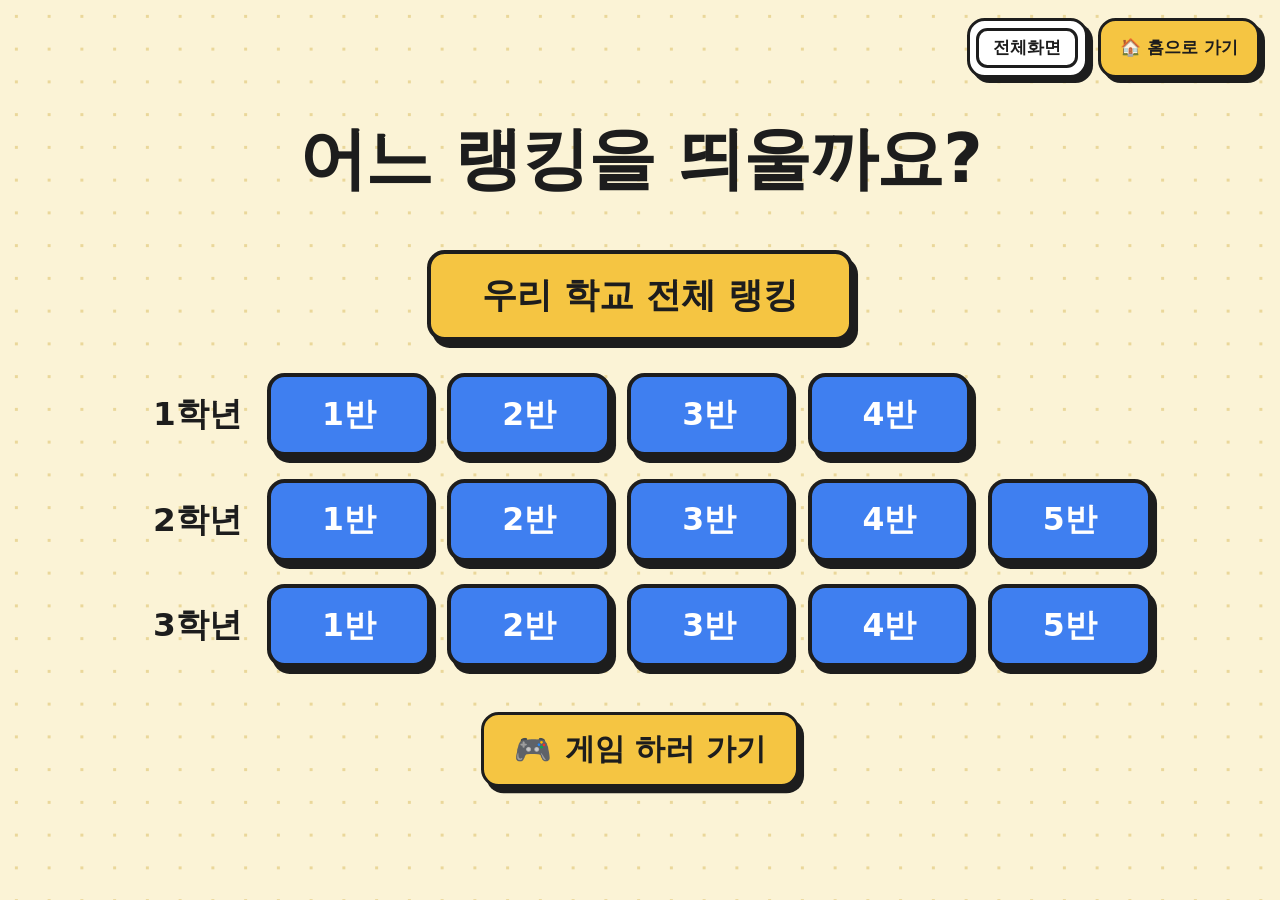
==== board.html @ 553ea4bc "Keep both game controls together on narrow boards" ====
<!doctype html>
<html lang="ko">
<head>
<meta charset="utf-8">
<meta name="viewport" content="width=device-width,initial-scale=1">
<meta name="theme-color" content="#fbf3d6">
<title>가좌 스네이크 실시간 랭킹 보드</title>
<link rel="icon" href="favicon.svg" type="image/svg+xml">
<link rel="stylesheet" href="board.css?v=20261016-responsive2">
</head>
<body>
<nav class="ranking-nav" aria-label="랭킹 화면 이동">
<div class="tools">
  <button id="fullscreen" class="tool">전체화면</button>
  <button id="scope-toggle" class="tool" hidden>전체 랭킹</button>
  <button id="change" class="tool" hidden>반 바꾸기</button>
</div>
  <a id="home" class="tool home" href="./?v=20261016-responsive2" aria-label="홈으로 가기: 게임 입장 화면"><span aria-hidden="true">🏠</span> 홈으로 가기</a>
</nav>

<div id="board" class="board" hidden>
  <header class="head">
    <h1 id="title">실시간 랭킹</h1>
    <div class="clock-box">
      <b id="clock">00:00:00</b>
      <span id="participants">참여 0명</span>
    </div>
  </header>
  <main class="body">
    <section class="panel top">
      <h2 id="top-title">TOP 10</h2>
      <ol id="top-list" class="top-list"></ol>
      <p id="top-empty" class="empty" hidden>아직 기록이 없어요. 첫 번째 주인공은 누구?</p>
    </section>
    <section class="panel battle">
      <h2 id="battle-title">반 대항전 <small>(평균 최고점)</small></h2>
      <div id="battle-list" class="battle-list"></div>
    </section>
  </main>
  <section class="panel recent">
    <span class="recent-tag">방금 기록</span>
    <div id="recent-list" class="recent-list"><p class="recent-empty">기록을 기다리는 중…</p></div>
  </section>
  <p class="status"><i id="dot"></i><span id="status-text">연결 중…</span></p>
</div>

<section id="picker" class="picker" hidden aria-labelledby="picker-title">
  <h2 id="picker-title">어느 랭킹을 띄울까요?</h2>
  <button class="pick pick-all" data-view="all">우리 학교 전체 랭킹</button>
  <div id="picker-grades" class="picker-grades"></div>
  <a class="picker-back" href="./?v=20261016-responsive2"><span aria-hidden="true">🎮</span> 게임 하러 가기</a>
</section>

<script src="config.js?v=20261016-responsive2"></script>
<script type="module" src="board.mjs?v=20261016-responsive2"></script>
</body>
</html>
---- board.css ----
:root{--u:min(1vw,1.4vh);--ink:#1d1d1d;--cream:#fbf3d6;--yellow:#f5c542;--red:#ef5b4c;--blue:#3f7ff0}
*{box-sizing:border-box}
html,body{margin:0;min-height:100%;background:var(--cream);color:var(--ink)}
body{font-family:'Pretendard','Apple SD Gothic Neo','Malgun Gothic','Noto Sans KR',system-ui,sans-serif;font-weight:800;background-image:radial-gradient(#ead79a 1.5px,transparent 1.6px);background-size:calc(var(--u)*2.6) calc(var(--u)*2.6)}
button{font:inherit;color:inherit;cursor:pointer}
[hidden]{display:none!important}
button:focus-visible,a:focus-visible{outline:.3em solid var(--blue);outline-offset:.2em}

.ranking-nav{position:fixed;top:calc(var(--u)*1.4);right:calc(var(--u)*1.6);z-index:5;max-width:calc(100% - var(--u)*3.2);display:flex;align-items:flex-start;justify-content:flex-end;gap:calc(var(--u)*.8)}
.tools{display:flex;flex:0 1 auto;min-width:0;flex-wrap:wrap;justify-content:flex-end;gap:calc(var(--u)*.6);background:#fff;border:calc(var(--u)*.3) solid var(--ink);border-radius:calc(var(--u)*1.4);padding:calc(var(--u)*.55);box-shadow:calc(var(--u)*.4) calc(var(--u)*.4) 0 var(--ink)}
.tool{border:calc(var(--u)*.25) solid var(--ink);background:#fff;border-radius:calc(var(--u)*.9);padding:calc(var(--u)*.45) calc(var(--u)*1.1);font-size:max(11px,calc(var(--u)*1.35));font-weight:900}
.tool.home{display:inline-flex;flex-shrink:0;align-items:center;gap:.35em;color:inherit;text-decoration:none;background:var(--yellow);white-space:nowrap;border:calc(var(--u)*.3) solid var(--ink);border-radius:calc(var(--u)*1.4);padding:calc(var(--u)*1.25) calc(var(--u)*1.5);box-shadow:calc(var(--u)*.4) calc(var(--u)*.4) 0 var(--ink)}
.tool:hover{background:var(--yellow)}

.board{height:100vh;padding:calc(var(--u)*3) calc(var(--u)*5) calc(var(--u)*1.4);display:grid;grid-template-rows:auto minmax(0,1fr) auto auto;gap:calc(var(--u)*2)}
.head{display:flex;align-items:flex-end;justify-content:space-between;gap:calc(var(--u)*3);padding-top:calc(var(--u)*1.2)}
.head h1{margin:0;min-width:0;white-space:nowrap;overflow:hidden;text-overflow:ellipsis;padding:0 calc(var(--u)*.6) calc(var(--u)*.7) 0;font-size:calc(var(--u)*5.4);line-height:1.05;font-weight:900;letter-spacing:-.02em;color:var(--yellow);-webkit-text-stroke:calc(var(--u)*.32) var(--ink);paint-order:stroke fill;text-shadow:calc(var(--u)*.45) calc(var(--u)*.5) 0 var(--ink)}
.clock-box{display:flex;align-items:baseline;gap:calc(var(--u)*1.8);margin-top:calc(var(--u)*5.6);line-height:1.05;white-space:nowrap;flex-shrink:0}
.clock-box b{display:block;font-size:calc(var(--u)*4);font-weight:900;font-variant-numeric:tabular-nums;letter-spacing:-.01em}
.clock-box span{display:block;font-size:calc(var(--u)*2.4);font-weight:900;color:var(--blue)}

.body{display:grid;grid-template-columns:minmax(0,1.85fr) minmax(0,1fr);gap:calc(var(--u)*2.6);min-height:0}
.panel{background:#fff;border:calc(var(--u)*.38) solid var(--ink);border-radius:calc(var(--u)*2);box-shadow:calc(var(--u)*.7) calc(var(--u)*.75) 0 var(--ink);padding:calc(var(--u)*1.8) calc(var(--u)*2.2);min-height:0;display:flex;flex-direction:column}
.panel h2{white-space:nowrap;margin:0 0 calc(var(--u)*1.3);font-size:calc(var(--u)*2.5);font-weight:900;letter-spacing:-.02em}
.panel h2 small{font-size:.62em;color:#6c675a}

.top-list{--rows:5;list-style:none;margin:0;padding:0;flex:1;min-height:0;display:grid;grid-template-rows:repeat(var(--rows),minmax(calc(var(--u)*5.2),1fr));gap:calc(var(--u)*.85);overflow:auto;overscroll-behavior:contain}
.top-list.many{grid-auto-flow:column;grid-template-columns:1fr 1fr;column-gap:calc(var(--u)*1.4)}
.top-row{display:grid;grid-template-columns:calc(var(--u)*4.4) minmax(0,1fr) auto;align-items:center;gap:calc(var(--u)*1.3);border:calc(var(--u)*.28) solid var(--ink);border-radius:calc(var(--u)*1.3);padding:0 calc(var(--u)*1.5);background:#fffdf4;min-height:calc(var(--u)*5.2);padding-block:calc(var(--u)*.3)}
.top-row .rank{width:calc(var(--u)*4);height:calc(var(--u)*4);border-radius:50%;display:grid;place-items:center;background:#f1efe6;border:calc(var(--u)*.25) solid var(--ink);font-size:calc(var(--u)*2);font-weight:900}
.top-row.r1{background:#fff3c4}.top-row.r1 .rank{background:var(--yellow)}
.top-row.r2 .rank{background:#d8dee8}.top-row.r3 .rank{background:#eaa66c}
.top-row .who{min-width:0;display:flex;align-items:baseline;gap:0 calc(var(--u)*1);flex-wrap:wrap;line-height:1.2}
.top-row .name{font-size:calc(var(--u)*2.5);font-weight:900;white-space:nowrap;overflow:hidden;text-overflow:ellipsis}
.top-row .detail{font-size:calc(var(--u)*1.45);color:#6c675a;font-weight:800;white-space:nowrap}
.top-row .score{white-space:nowrap;font-size:calc(var(--u)*2.6);font-weight:900;font-variant-numeric:tabular-nums}
.top-list.many .name{font-size:calc(var(--u)*2.1)}.top-list.many .score{font-size:calc(var(--u)*2.2)}
.top-row.flash{animation:flash 1.6s ease-out}
@keyframes flash{0%{background:var(--yellow);transform:scale(1.03)}100%{transform:none}}
.empty{flex:1;display:grid;place-items:center;margin:0;font-size:calc(var(--u)*2.6);color:#55524a;font-weight:800;text-align:center}

.battle-list{--rows:5;flex:1;min-height:0;overflow:auto;display:grid;grid-template-rows:repeat(var(--rows),minmax(calc(var(--u)*3.2),1fr));gap:calc(var(--u)*.4);align-items:center}
.battle-row{display:grid;grid-template-columns:calc(var(--u)*4.8) minmax(0,1fr) calc(var(--u)*5.6);align-items:center;gap:calc(var(--u)*1);height:min(100%,calc(var(--u)*4.6));padding:0 calc(var(--u)*.9);border-radius:calc(var(--u)*1.2)}
.battle-row.mine{background:#fdf0b8}
.battle-row.wide{grid-template-columns:calc(var(--u)*9.4) minmax(0,1fr) calc(var(--u)*5.2)}
.battle-row.wide .label{font-size:calc(var(--u)*1.75)}
.battle-list .empty{grid-row:1/-1;font-size:calc(var(--u)*1.9)}
.battle-row .label{font-size:calc(var(--u)*2);font-weight:900;white-space:nowrap}
.battle-row.mine .label{color:var(--red)}
.battle-row .track{height:62%;display:flex;align-items:center}
.battle-row .bar{height:100%;min-width:calc(var(--u)*.55);border:calc(var(--u)*.25) solid var(--ink);border-radius:calc(var(--u)*.9);box-shadow:calc(var(--u)*.2) calc(var(--u)*.25) 0 var(--ink);transition:width .7s cubic-bezier(.2,.8,.2,1)}
.battle-row .value{text-align:right;font-size:calc(var(--u)*2);font-weight:900;font-variant-numeric:tabular-nums}

.recent{flex-direction:row;align-items:center;gap:calc(var(--u)*1.4);padding:calc(var(--u)*1.2) calc(var(--u)*1.6)}
.recent-tag{flex-shrink:0;background:var(--red);color:#fff;border:calc(var(--u)*.28) solid var(--ink);border-radius:calc(var(--u)*1.1);padding:calc(var(--u)*.8) calc(var(--u)*1.3);font-size:calc(var(--u)*2);font-weight:900;box-shadow:calc(var(--u)*.25) calc(var(--u)*.3) 0 var(--ink)}
.recent-list{flex:1;min-width:0;display:grid;grid-template-columns:repeat(5,minmax(0,1fr));gap:calc(var(--u)*1.1)}
.recent-card{min-width:0;border:calc(var(--u)*.26) solid var(--ink);border-radius:calc(var(--u)*1.1);padding:calc(var(--u)*.55) calc(var(--u)*1.1);display:flex;flex-direction:column;line-height:1.25;background:#fff}
.recent-card .who{font-size:calc(var(--u)*1.45);font-weight:800;white-space:nowrap;overflow:hidden;text-overflow:ellipsis}
.recent-card .line{display:flex;align-items:baseline;gap:calc(var(--u)*.7)}
.recent-card .line b{font-size:calc(var(--u)*1.95);font-weight:900}
.recent-card .line small{font-size:calc(var(--u)*1.2);color:#7b766a}
.recent-card.fresh{animation:fresh 1.8s ease-out}
@keyframes fresh{0%{background:var(--yellow);transform:translateY(-30%)}35%{transform:none}100%{background:#fff}}
.recent-empty{grid-column:1/-1;margin:0;font-size:calc(var(--u)*1.7);color:#6c675a}

.status{margin:0;text-align:right;font-size:max(10px,calc(var(--u)*1.15));font-weight:700;color:#8a7d55}
.status i{display:inline-block;width:.7em;height:.7em;border-radius:50%;background:#bbb;margin-right:.45em;vertical-align:-.02em}
.status i.on{background:#55a630;box-shadow:0 0 0 .25em #55a63033;animation:pulse 2s infinite}.status i.off{background:#e09a3c}
@keyframes pulse{50%{box-shadow:0 0 0 .5em #55a63000}}

.picker{min-height:100vh;display:flex;flex-direction:column;align-items:center;justify-content:center;gap:calc(var(--u)*2.6);padding:calc(var(--u)*6) calc(var(--u)*4)}
.picker h2{margin:0 0 calc(var(--u)*1);font-size:calc(var(--u)*5.4);font-weight:900;letter-spacing:-.02em}
.pick{border:calc(var(--u)*.35) solid var(--ink);border-radius:calc(var(--u)*1.4);background:var(--blue);color:#fff;font-size:calc(var(--u)*2.5);font-weight:900;padding:calc(var(--u)*1.3) calc(var(--u)*2);min-width:calc(var(--u)*13);box-shadow:calc(var(--u)*.4) calc(var(--u)*.55) 0 var(--ink);transition:transform .1s}
.pick:hover{transform:translateY(-2px);filter:brightness(1.07)}
.pick:active{transform:translateY(2px);box-shadow:calc(var(--u)*.2) calc(var(--u)*.25) 0 var(--ink)}
.pick-all{background:var(--yellow);color:var(--ink);font-size:calc(var(--u)*2.8);padding:calc(var(--u)*1.4) calc(var(--u)*4)}
.picker-grades{display:grid;gap:calc(var(--u)*1.8)}
.picker-row{display:flex;align-items:center;gap:calc(var(--u)*2)}
.picker-grade{width:calc(var(--u)*9);font-size:calc(var(--u)*2.6);font-weight:900;text-align:right}
.picker-buttons{display:flex;flex-wrap:wrap;gap:calc(var(--u)*1.3)}
.picker-back{display:inline-flex;align-items:center;justify-content:center;gap:.4em;font-size:max(20px,calc(var(--u)*2.4));font-weight:900;color:var(--ink);background:var(--yellow);border:calc(var(--u)*.3) solid var(--ink);border-radius:calc(var(--u)*1.4);padding:calc(var(--u)*1.1) calc(var(--u)*2.4);margin-top:calc(var(--u)*1);text-decoration:none;box-shadow:calc(var(--u)*.4) calc(var(--u)*.5) 0 var(--ink)}
.picker-back:hover{filter:brightness(1.06)}

@media (max-aspect-ratio:5/4){
  :root{--u:min(1.55vw,1.2vh)}
  .board{height:auto;min-height:100vh;grid-template-rows:auto auto auto auto;padding-top:calc(var(--u)*9)}
  .head{padding-right:0;flex-wrap:wrap}
  .body{grid-template-columns:1fr}
  .top-list,.top-list.many{flex:none;min-height:0;overflow:visible;grid-auto-flow:row;grid-template-columns:1fr;grid-template-rows:none;grid-auto-rows:minmax(calc(var(--u)*5.2),auto)}
  .battle-list{min-height:calc(var(--u)*30)}
  .recent{flex-direction:column;align-items:stretch}
  .recent-list{grid-template-columns:repeat(auto-fill,minmax(calc(var(--u)*20),1fr))}
}
@media (prefers-reduced-motion:reduce){*{animation:none!important;transition:none!important}}

/* Bound projector scaling, and let short or narrow screens scroll instead of compressing rankings. */
:root{--u:clamp(7px,min(1vw,1.4vh),14px)}
.board{max-width:1600px;margin-inline:auto;min-height:100svh;height:auto}
.ranking-nav{max-width:calc(100vw - 16px)}
.tool.home,.picker-back{align-items:center;white-space:nowrap}
.tool.home span,.picker-back span{display:inline-flex;align-items:center;justify-content:center;flex:none;min-width:1em;line-height:1}
.body{min-height:calc(var(--u)*38)}
.top-list,.battle-list{min-width:0}
.top-row .who,.top-row .name,.battle-row .track{min-width:0}
.recent-card .line{flex-wrap:wrap}
.picker{min-height:100svh}
.picker h2{text-align:center;overflow-wrap:anywhere}
.picker-row{flex-wrap:wrap}
@media(min-aspect-ratio:5/4) and (min-height:800px){.board{height:100svh}}
@media(max-height:799px){.board{height:auto;min-height:100svh;grid-template-rows:auto auto auto auto}.body{min-height:calc(var(--u)*38)}}
@media(max-aspect-ratio:5/4){:root{--u:clamp(7px,min(1.55vw,1.2vh),10px)}.board{height:auto}.body{min-height:0}}
@media(max-width:850px){.board{height:auto;grid-template-rows:auto auto auto auto}.body{grid-template-columns:1fr}.top-list,.top-list.many{flex:none;min-height:0;overflow:visible;grid-auto-flow:row;grid-template-columns:1fr;grid-template-rows:none;grid-auto-rows:minmax(calc(var(--u)*5.2),auto)}.battle-list{min-height:calc(var(--u)*30)}.recent{flex-direction:column;align-items:stretch}.recent-list{grid-template-columns:repeat(auto-fit,minmax(min(100%,calc(var(--u)*20)),1fr))}}
@media(max-width:480px){.ranking-nav{left:8px;right:8px;max-width:none;flex-wrap:wrap;gap:6px}.ranking-nav .tools{order:2;max-width:100%}.ranking-nav .tool.home{order:1;margin-left:auto}.board{padding:clamp(96px,28vw,124px) 12px 16px;gap:14px}.head{gap:6px}.head h1{font-size:clamp(26px,8vw,38px);white-space:normal}.clock-box{margin-top:0;flex-wrap:wrap;gap:4px 12px}.clock-box b{font-size:clamp(20px,7vw,28px)}.clock-box span{font-size:clamp(14px,4vw,18px)}.panel{padding:12px;border-width:3px}.panel h2{font-size:clamp(18px,5vw,22px)}.top-row{grid-template-columns:34px minmax(0,1fr) auto;gap:8px;padding-inline:8px;min-height:48px}.top-row .rank{width:30px;height:30px;font-size:14px}.top-row .name{font-size:clamp(14px,4.4vw,18px)}.top-row .detail{font-size:12px}.top-row .score{font-size:clamp(15px,4.6vw,18px)}.recent-list{grid-template-columns:repeat(auto-fit,minmax(min(100%,140px),1fr))}.picker{padding:80px 14px 20px}.picker h2{font-size:clamp(25px,7vw,38px)}.picker-grade{width:100%;text-align:left}.picker-row{gap:8px}.pick{font-size:clamp(16px,4.5vw,20px);min-width:52px;padding:8px 12px}.pick-all{max-width:100%;white-space:normal}.picker-back{max-width:100%;text-align:center;white-space:normal}}

@media(max-width:480px){.ranking-nav .tools{order:1}.ranking-nav .tool.home{order:2;margin-left:auto}}

@media(max-width:850px){.battle-list{min-height:calc(var(--u)*18)}}
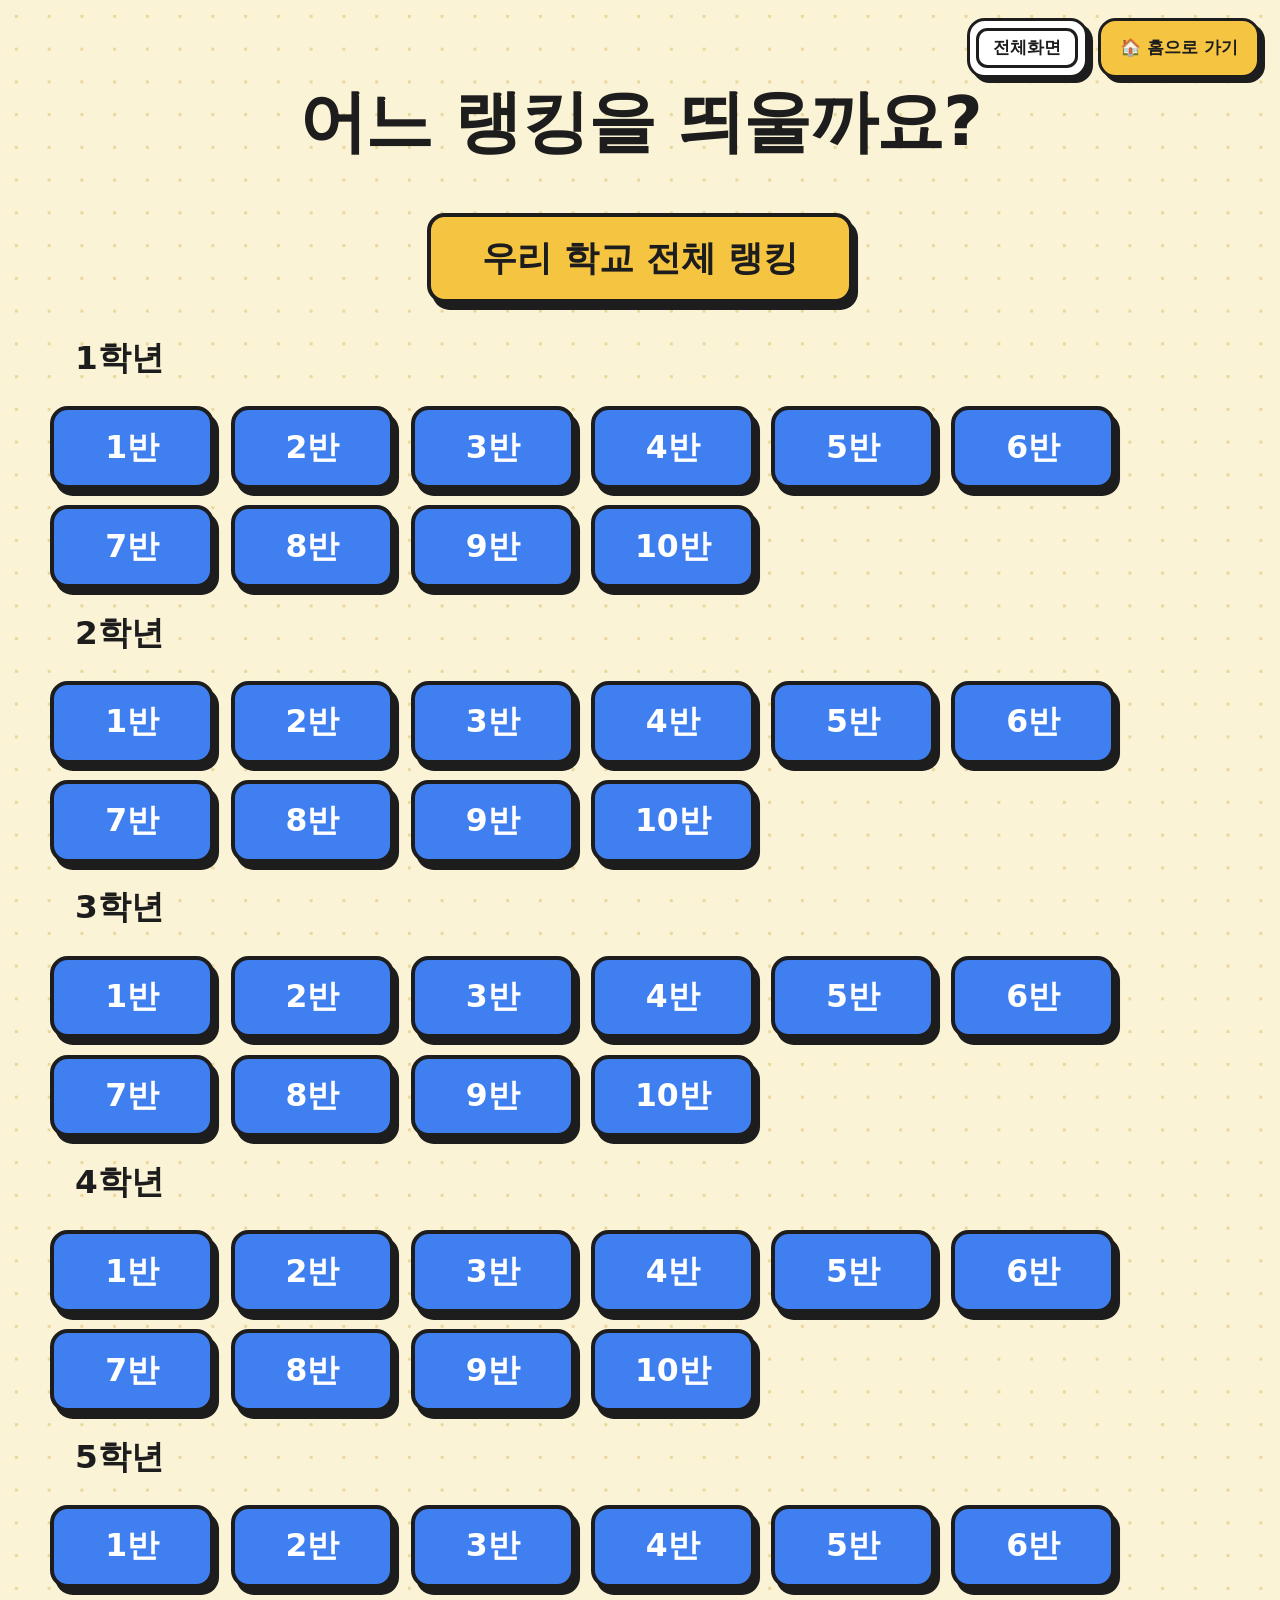
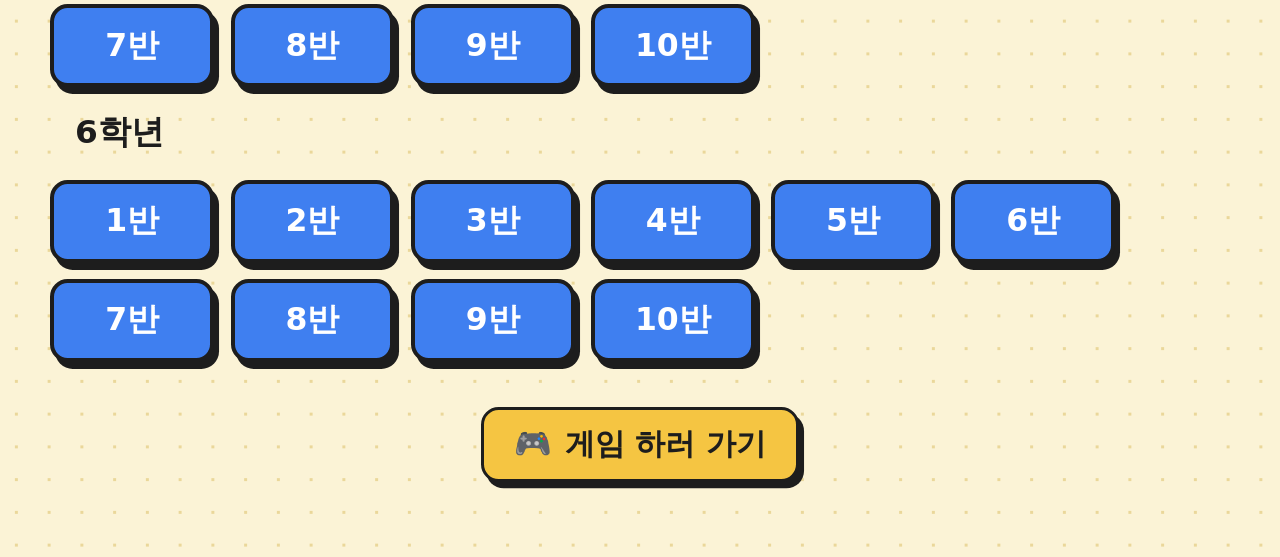
==== commit e63069fd: "Enlarge game board and support grades 1 through 6" ====
--- a/board.html
+++ b/board.html
@@ -6,7 +6,7 @@
 <meta name="theme-color" content="#fbf3d6">
 <title>가좌 스네이크 실시간 랭킹 보드</title>
 <link rel="icon" href="favicon.svg" type="image/svg+xml">
-<link rel="stylesheet" href="board.css?v=20261016-responsive2">
+<link rel="stylesheet" href="board.css?v=20261109-grade6-large">
 </head>
 <body>
 <nav class="ranking-nav" aria-label="랭킹 화면 이동">
@@ -15,7 +15,7 @@
   <button id="scope-toggle" class="tool" hidden>전체 랭킹</button>
   <button id="change" class="tool" hidden>반 바꾸기</button>
 </div>
-  <a id="home" class="tool home" href="./?v=20261016-responsive2" aria-label="홈으로 가기: 게임 입장 화면"><span aria-hidden="true">🏠</span> 홈으로 가기</a>
+  <a id="home" class="tool home" href="./?v=20261109-grade6-large" aria-label="홈으로 가기: 게임 입장 화면"><span aria-hidden="true">🏠</span> 홈으로 가기</a>
 </nav>
 
 <div id="board" class="board" hidden>
@@ -48,10 +48,10 @@
   <h2 id="picker-title">어느 랭킹을 띄울까요?</h2>
   <button class="pick pick-all" data-view="all">우리 학교 전체 랭킹</button>
   <div id="picker-grades" class="picker-grades"></div>
-  <a class="picker-back" href="./?v=20261016-responsive2"><span aria-hidden="true">🎮</span> 게임 하러 가기</a>
+  <a class="picker-back" href="./?v=20261109-grade6-large"><span aria-hidden="true">🎮</span> 게임 하러 가기</a>
 </section>
 
-<script src="config.js?v=20261016-responsive2"></script>
-<script type="module" src="board.mjs?v=20261016-responsive2"></script>
+<script src="config.js?v=20261109-grade6-large"></script>
+<script type="module" src="board.mjs?v=20261109-grade6-large"></script>
 </body>
 </html>
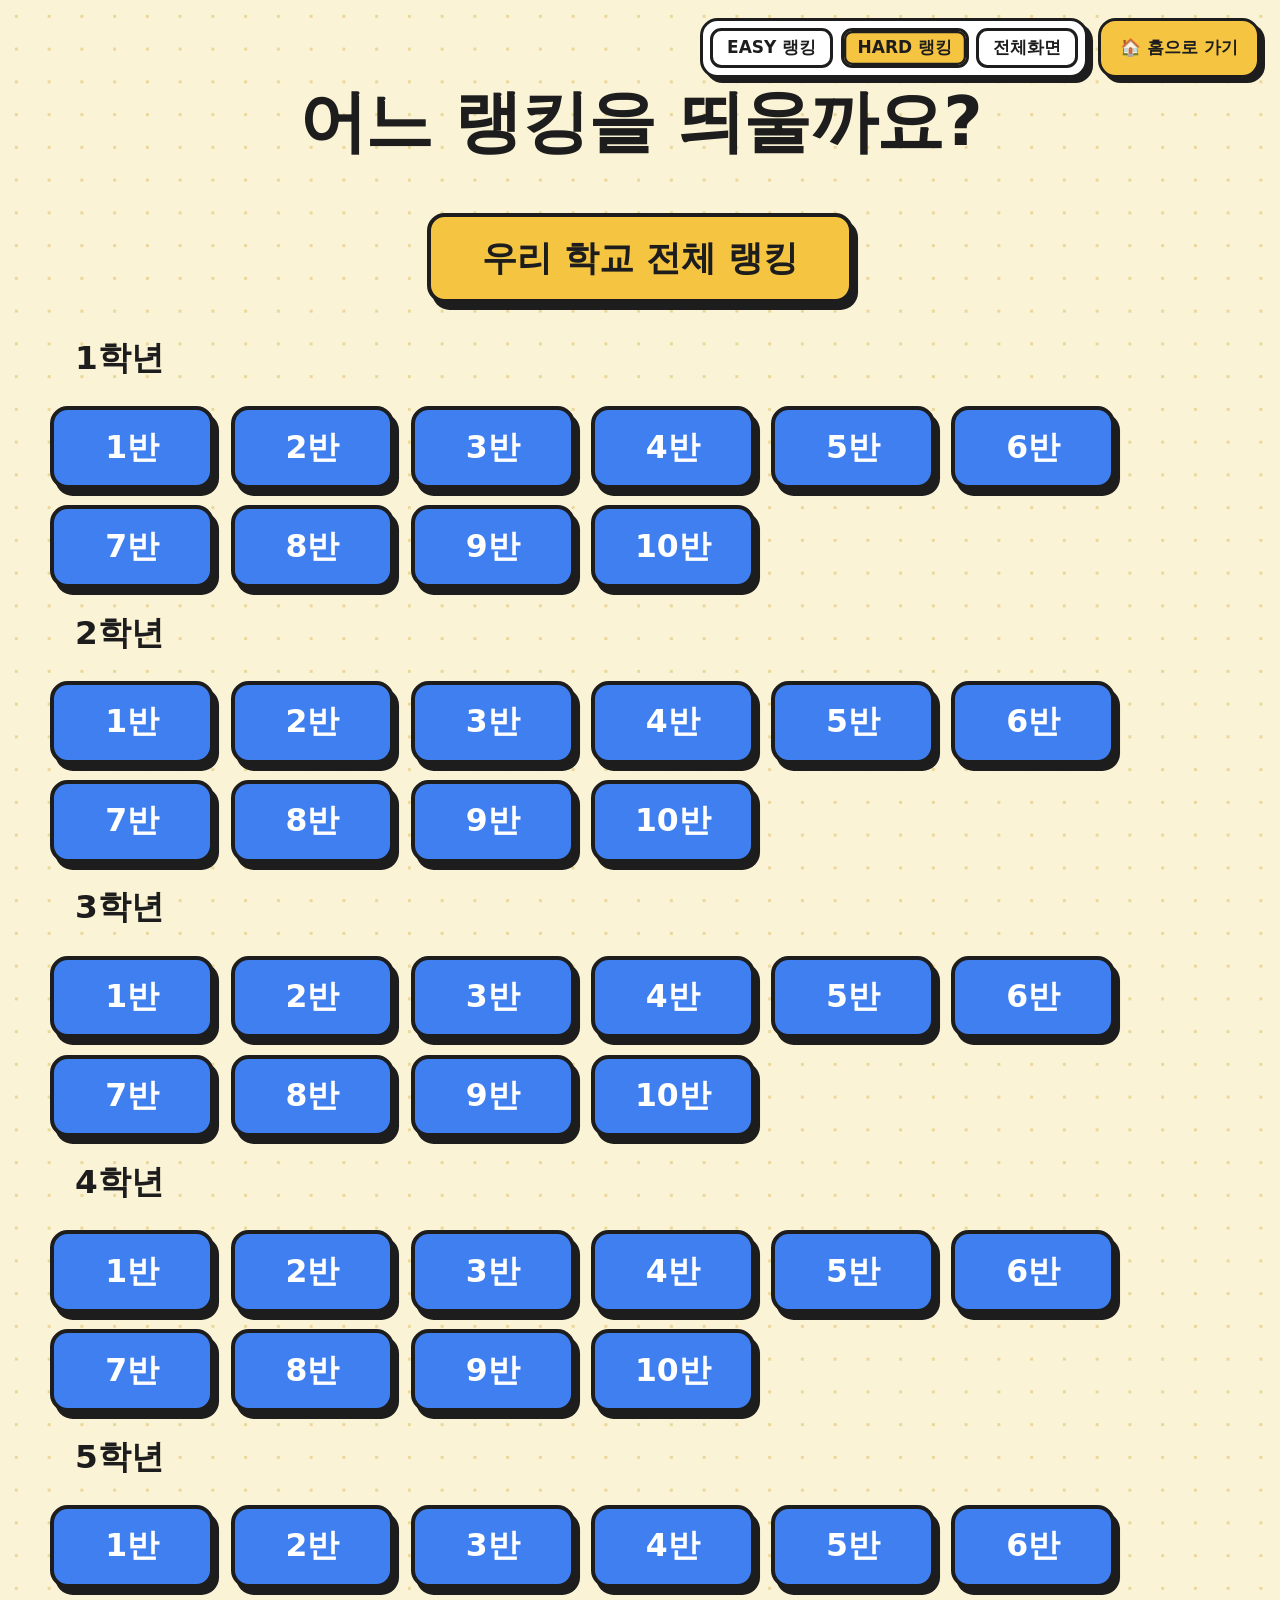
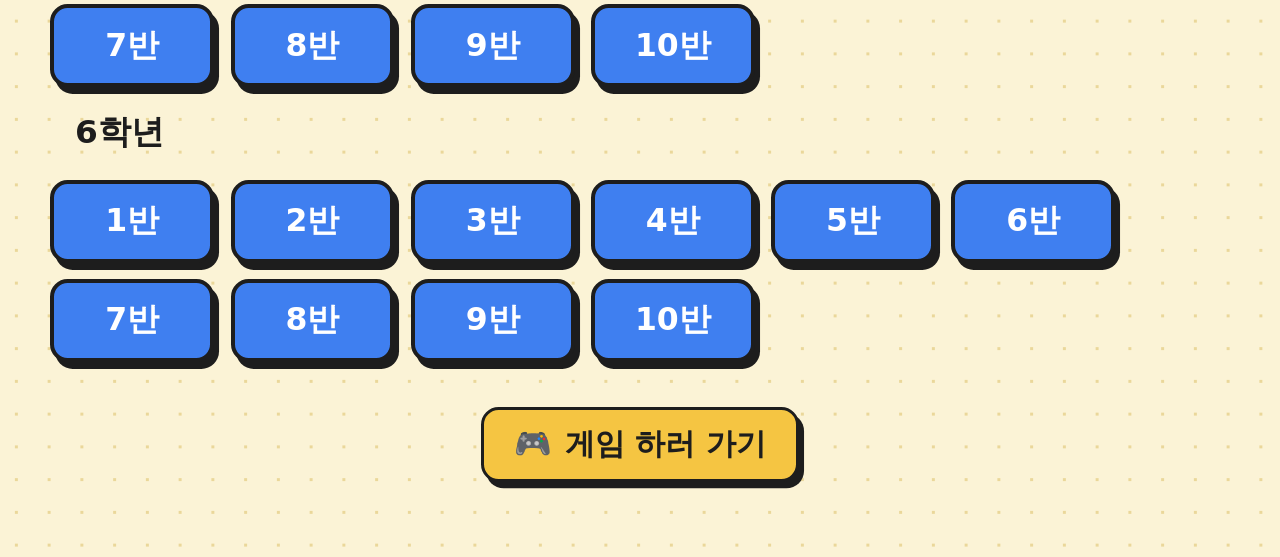
==== commit 15a231ee: "Add EASY mode and split rankings by difficulty" ====
--- a/board.html
+++ b/board.html
@@ -6,16 +6,18 @@
 <meta name="theme-color" content="#fbf3d6">
 <title>가좌 스네이크 실시간 랭킹 보드</title>
 <link rel="icon" href="favicon.svg" type="image/svg+xml">
-<link rel="stylesheet" href="board.css?v=20261109-grade6-large">
+<link rel="stylesheet" href="board.css?v=20261112-modes1">
 </head>
 <body>
 <nav class="ranking-nav" aria-label="랭킹 화면 이동">
 <div class="tools">
+  <button id="mode-easy" class="tool mode-tool" data-game-mode="EASY" aria-pressed="false">EASY 랭킹</button>
+  <button id="mode-hard" class="tool mode-tool" data-game-mode="HARD" aria-pressed="false">HARD 랭킹</button>
   <button id="fullscreen" class="tool">전체화면</button>
   <button id="scope-toggle" class="tool" hidden>전체 랭킹</button>
   <button id="change" class="tool" hidden>반 바꾸기</button>
 </div>
-  <a id="home" class="tool home" href="./?v=20261109-grade6-large" aria-label="홈으로 가기: 게임 입장 화면"><span aria-hidden="true">🏠</span> 홈으로 가기</a>
+  <a id="home" class="tool home" href="./?v=20261112-modes1" aria-label="홈으로 가기: 게임 입장 화면"><span aria-hidden="true">🏠</span> 홈으로 가기</a>
 </nav>
 
 <div id="board" class="board" hidden>
@@ -48,10 +50,10 @@
   <h2 id="picker-title">어느 랭킹을 띄울까요?</h2>
   <button class="pick pick-all" data-view="all">우리 학교 전체 랭킹</button>
   <div id="picker-grades" class="picker-grades"></div>
-  <a class="picker-back" href="./?v=20261109-grade6-large"><span aria-hidden="true">🎮</span> 게임 하러 가기</a>
+  <a class="picker-back" href="./?v=20261112-modes1"><span aria-hidden="true">🎮</span> 게임 하러 가기</a>
 </section>
 
-<script src="config.js?v=20261109-grade6-large"></script>
-<script type="module" src="board.mjs?v=20261109-grade6-large"></script>
+<script src="config.js?v=20261112-modes1"></script>
+<script type="module" src="board.mjs?v=20261112-modes1"></script>
 </body>
 </html>
--- a/board.css
+++ b/board.css
@@ -115,3 +115,5 @@
 @media(max-width:480px){.ranking-nav .tools{order:1}.ranking-nav .tool.home{order:2;margin-left:auto}}
 
 @media(max-width:850px){.battle-list{min-height:calc(var(--u)*18)}}
+
+.mode-tool[data-game-mode=EASY].active{background:#dff4ff;color:#245d89}.mode-tool[data-game-mode=HARD].active{background:var(--yellow)}.mode-tool[aria-pressed=true]{box-shadow:inset 0 0 0 calc(var(--u)*.18) var(--ink)}
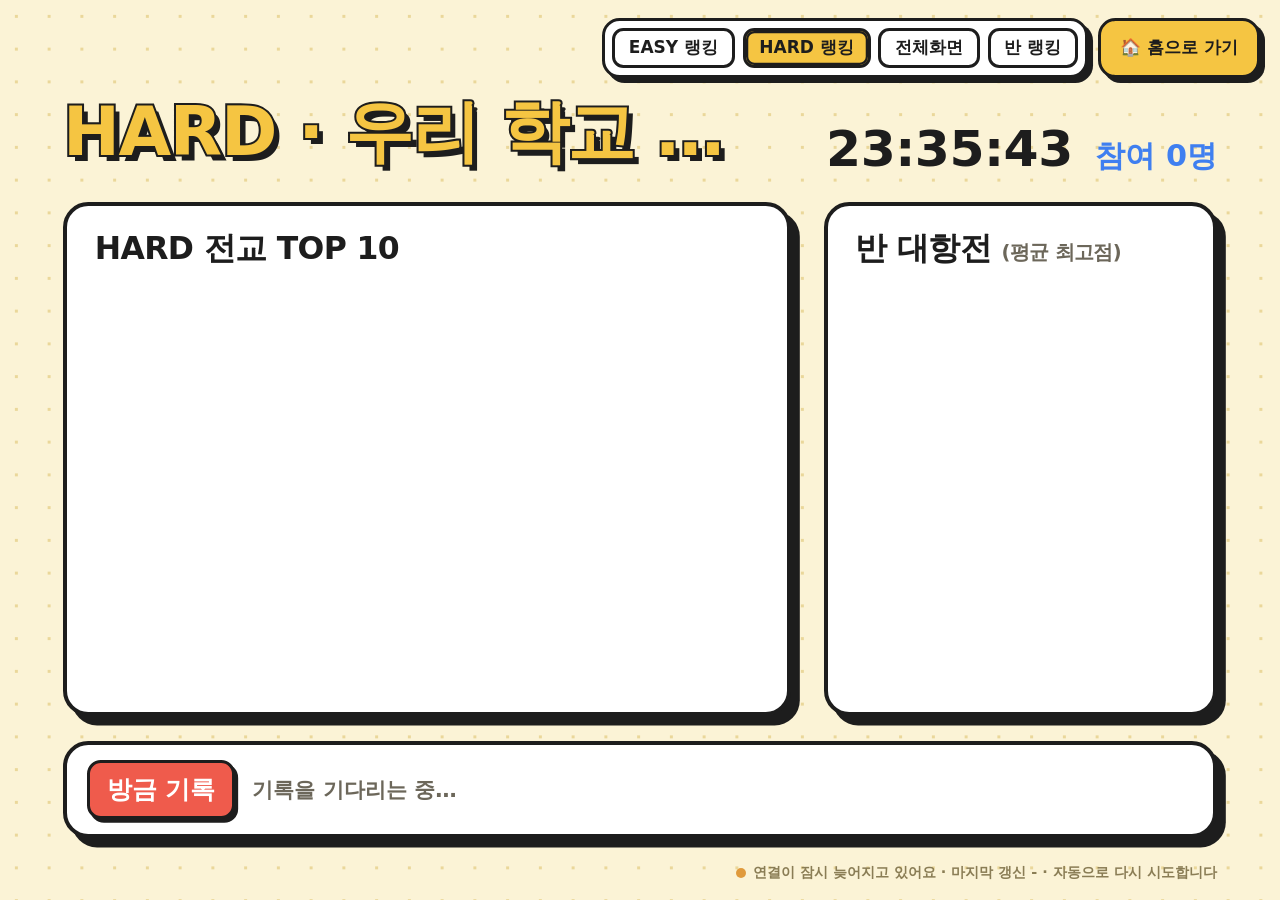
==== commit 8589da25: "Show school rankings before class selection" ====
--- a/board.html
+++ b/board.html
@@ -6,7 +6,7 @@
 <meta name="theme-color" content="#fbf3d6">
 <title>가좌 스네이크 실시간 랭킹 보드</title>
 <link rel="icon" href="favicon.svg" type="image/svg+xml">
-<link rel="stylesheet" href="board.css?v=20261112-modes1">
+<link rel="stylesheet" href="board.css?v=20261112-modes5">
 </head>
 <body>
 <nav class="ranking-nav" aria-label="랭킹 화면 이동">
@@ -17,7 +17,7 @@
   <button id="scope-toggle" class="tool" hidden>전체 랭킹</button>
   <button id="change" class="tool" hidden>반 바꾸기</button>
 </div>
-  <a id="home" class="tool home" href="./?v=20261112-modes1" aria-label="홈으로 가기: 게임 입장 화면"><span aria-hidden="true">🏠</span> 홈으로 가기</a>
+  <a id="home" class="tool home" href="./?v=20261112-modes5" aria-label="홈으로 가기: 게임 입장 화면"><span aria-hidden="true">🏠</span> 홈으로 가기</a>
 </nav>
 
 <div id="board" class="board" hidden>
@@ -47,13 +47,12 @@
 </div>
 
 <section id="picker" class="picker" hidden aria-labelledby="picker-title">
-  <h2 id="picker-title">어느 랭킹을 띄울까요?</h2>
-  <button class="pick pick-all" data-view="all">우리 학교 전체 랭킹</button>
+  <h2 id="picker-title">반 랭킹을 선택하세요</h2>
   <div id="picker-grades" class="picker-grades"></div>
-  <a class="picker-back" href="./?v=20261112-modes1"><span aria-hidden="true">🎮</span> 게임 하러 가기</a>
+  <a class="picker-back" href="./?v=20261112-modes5"><span aria-hidden="true">🎮</span> 게임 하러 가기</a>
 </section>
 
-<script src="config.js?v=20261112-modes1"></script>
-<script type="module" src="board.mjs?v=20261112-modes1"></script>
+<script src="config.js?v=20261112-modes5"></script>
+<script type="module" src="board.mjs?v=20261112-modes5"></script>
 </body>
 </html>
--- a/board.css
+++ b/board.css
@@ -117,3 +117,7 @@
 @media(max-width:850px){.battle-list{min-height:calc(var(--u)*18)}}
 
 .mode-tool[data-game-mode=EASY].active{background:#dff4ff;color:#245d89}.mode-tool[data-game-mode=HARD].active{background:var(--yellow)}.mode-tool[aria-pressed=true]{box-shadow:inset 0 0 0 calc(var(--u)*.18) var(--ink)}
+
+/* Prevent CSS Grid min-content from widening the ranking page after adding mode buttons. */
+.board{grid-template-columns:minmax(0,1fr)}
+.head,.body,.recent{min-width:0}
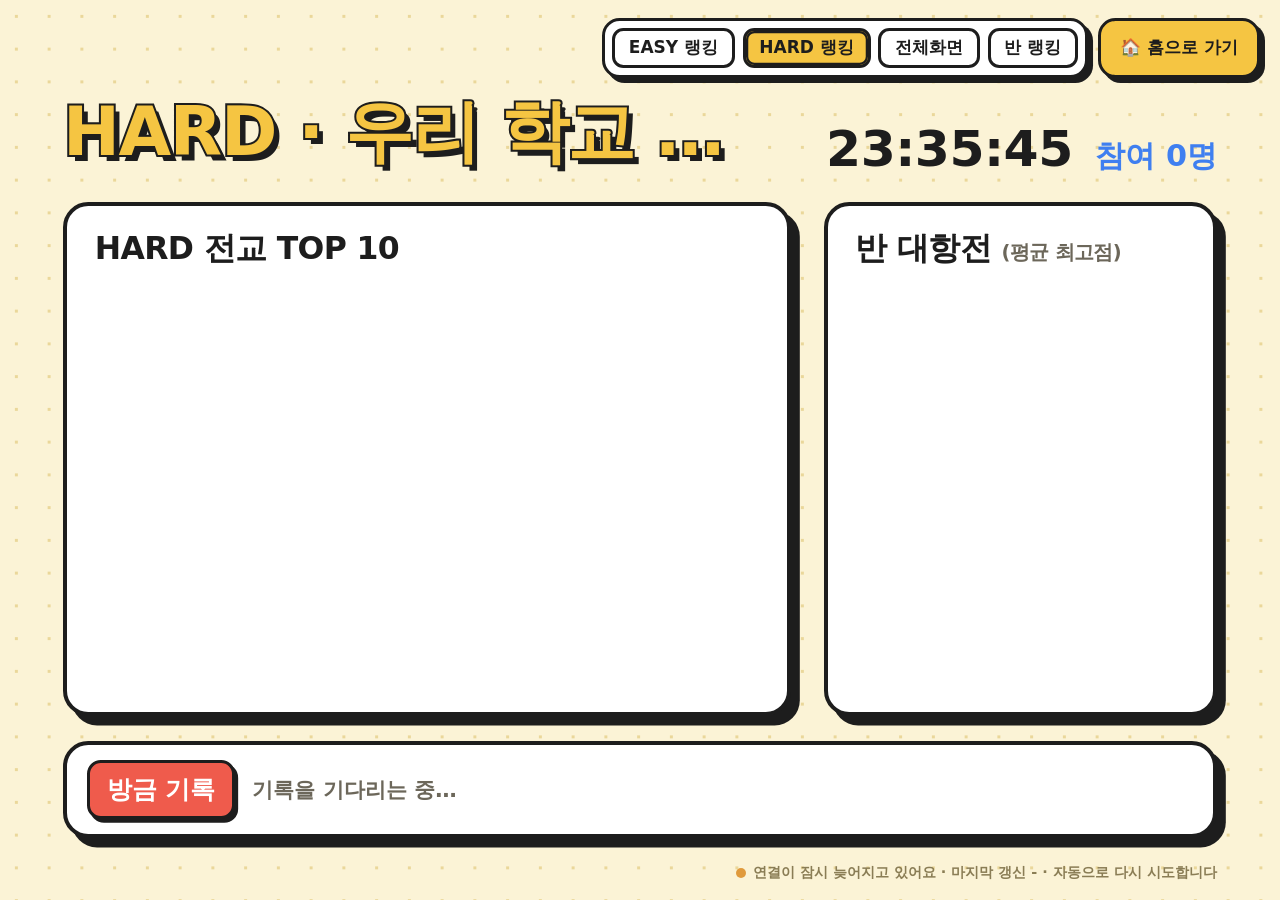
==== commit a77d3f7a: "Delay snake growth and keep the tail moving" ====
--- a/board.html
+++ b/board.html
@@ -6,7 +6,7 @@
 <meta name="theme-color" content="#fbf3d6">
 <title>가좌 스네이크 실시간 랭킹 보드</title>
 <link rel="icon" href="favicon.svg" type="image/svg+xml">
-<link rel="stylesheet" href="board.css?v=20261112-modes5">
+<link rel="stylesheet" href="board.css?v=20261112-modes6">
 </head>
 <body>
 <nav class="ranking-nav" aria-label="랭킹 화면 이동">
@@ -17,7 +17,7 @@
   <button id="scope-toggle" class="tool" hidden>전체 랭킹</button>
   <button id="change" class="tool" hidden>반 바꾸기</button>
 </div>
-  <a id="home" class="tool home" href="./?v=20261112-modes5" aria-label="홈으로 가기: 게임 입장 화면"><span aria-hidden="true">🏠</span> 홈으로 가기</a>
+  <a id="home" class="tool home" href="./?v=20261112-modes6" aria-label="홈으로 가기: 게임 입장 화면"><span aria-hidden="true">🏠</span> 홈으로 가기</a>
 </nav>
 
 <div id="board" class="board" hidden>
@@ -49,10 +49,10 @@
 <section id="picker" class="picker" hidden aria-labelledby="picker-title">
   <h2 id="picker-title">반 랭킹을 선택하세요</h2>
   <div id="picker-grades" class="picker-grades"></div>
-  <a class="picker-back" href="./?v=20261112-modes5"><span aria-hidden="true">🎮</span> 게임 하러 가기</a>
+  <a class="picker-back" href="./?v=20261112-modes6"><span aria-hidden="true">🎮</span> 게임 하러 가기</a>
 </section>
 
-<script src="config.js?v=20261112-modes5"></script>
-<script type="module" src="board.mjs?v=20261112-modes5"></script>
+<script src="config.js?v=20261112-modes6"></script>
+<script type="module" src="board.mjs?v=20261112-modes6"></script>
 </body>
 </html>
